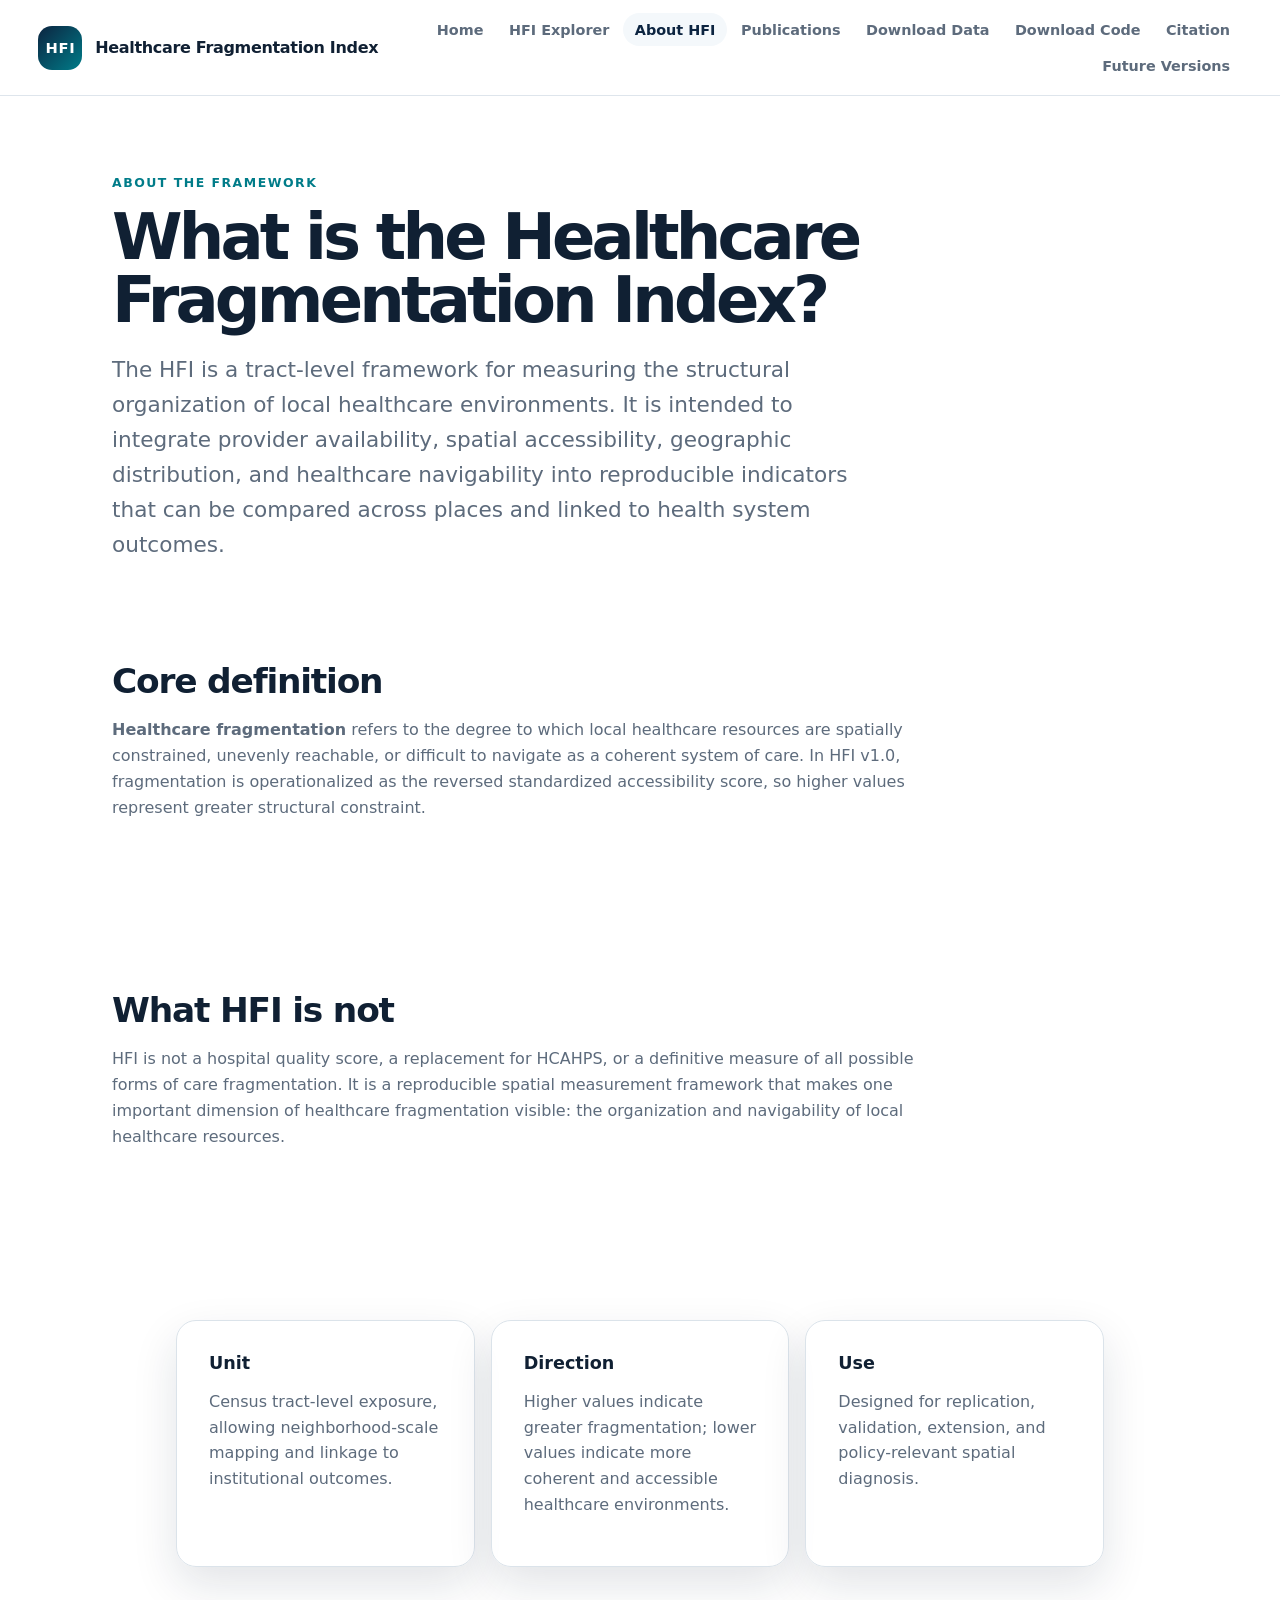
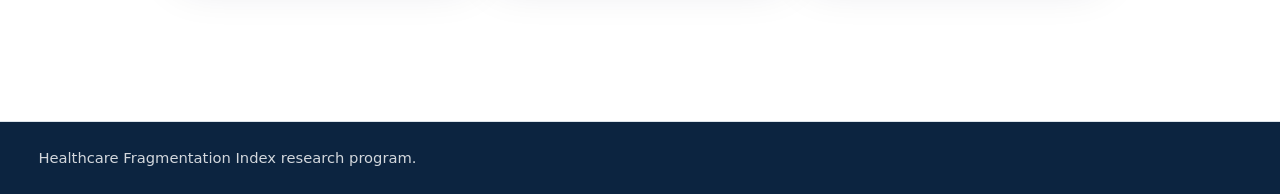
==== about.html @ 746b0808 "Add files via upload Initial HFI Explorer website" ====
<!doctype html>
<html lang="en">
<head>
  <meta charset="utf-8" />
  <meta name="viewport" content="width=device-width, initial-scale=1" />
  <title>About HFI | Healthcare Fragmentation Index</title>
  <link rel="stylesheet" href="assets/css/style.css" />
</head>
<body>
  <header class="site-header">
    <a class="brand" href="index.html"><span class="brand-mark">HFI</span><span class="brand-text">Healthcare Fragmentation Index</span></a>
    <button class="nav-toggle" aria-expanded="false" aria-controls="site-nav">Menu</button>
    <nav id="site-nav" class="site-nav"><a href="index.html">Home</a><a href="explorer.html">HFI Explorer</a><a href="about.html" class="active">About HFI</a><a href="publications.html">Publications</a><a href="data.html">Download Data</a><a href="code.html">Download Code</a><a href="citation.html">Citation</a><a href="future.html">Future Versions</a></nav>
  </header>
  <main class="content-page">
    <p class="eyebrow">About the framework</p>
    <h1>What is the Healthcare Fragmentation Index?</h1>
    <p class="lead">The HFI is a tract-level framework for measuring the structural organization of local healthcare environments. It is intended to integrate provider availability, spatial accessibility, geographic distribution, and healthcare navigability into reproducible indicators that can be compared across places and linked to health system outcomes.</p>

    <section class="section narrow">
      <h2>Core definition</h2>
      <p><strong>Healthcare fragmentation</strong> refers to the degree to which local healthcare resources are spatially constrained, unevenly reachable, or difficult to navigate as a coherent system of care. In HFI v1.0, fragmentation is operationalized as the reversed standardized accessibility score, so higher values represent greater structural constraint.</p>
    </section>

    <section class="section narrow">
      <h2>What HFI is not</h2>
      <p>HFI is not a hospital quality score, a replacement for HCAHPS, or a definitive measure of all possible forms of care fragmentation. It is a reproducible spatial measurement framework that makes one important dimension of healthcare fragmentation visible: the organization and navigability of local healthcare resources.</p>
    </section>

    <section class="section cards-3">
      <article><h3>Unit</h3><p>Census tract-level exposure, allowing neighborhood-scale mapping and linkage to institutional outcomes.</p></article>
      <article><h3>Direction</h3><p>Higher values indicate greater fragmentation; lower values indicate more coherent and accessible healthcare environments.</p></article>
      <article><h3>Use</h3><p>Designed for replication, validation, extension, and policy-relevant spatial diagnosis.</p></article>
    </section>
  </main>
  <footer class="site-footer"><p>Healthcare Fragmentation Index research program.</p></footer>
  <script src="assets/js/site.js"></script>
</body>
</html>
---- assets/css/style.css ----
:root {
  --ink: #102033;
  --muted: #5d6b7c;
  --line: #dbe3ea;
  --soft: #f4f8fb;
  --paper: #ffffff;
  --navy: #0c2440;
  --blue: #1e5b8f;
  --teal: #007c89;
  --amber: #b86e00;
  --red: #8f2d2d;
  --shadow: 0 18px 45px rgba(13, 35, 58, .12);
  --radius: 20px;
  font-family: Inter, ui-sans-serif, system-ui, -apple-system, BlinkMacSystemFont, "Segoe UI", sans-serif;
}
* { box-sizing: border-box; }
html { scroll-behavior: smooth; }
body { margin: 0; color: var(--ink); background: var(--paper); }
a { color: inherit; }
.site-header {
  position: sticky; top: 0; z-index: 1000; display: flex; align-items: center; justify-content: space-between; gap: 1rem;
  min-height: 72px; padding: .8rem clamp(1rem, 3vw, 2.4rem); border-bottom: 1px solid rgba(219,227,234,.9);
  background: rgba(255,255,255,.92); backdrop-filter: blur(16px);
}
.brand { display: flex; align-items: center; gap: .8rem; text-decoration: none; font-weight: 750; letter-spacing: -.02em; }
.brand-mark { display: grid; place-items: center; width: 44px; height: 44px; border-radius: 14px; background: linear-gradient(135deg, var(--navy), var(--teal)); color: #fff; font-size: .92rem; letter-spacing: .04em; }
.brand-text { font-size: 1rem; white-space: nowrap; }
.site-nav { display: flex; align-items: center; gap: .15rem; flex-wrap: wrap; justify-content: flex-end; }
.site-nav a { text-decoration: none; color: var(--muted); padding: .55rem .72rem; border-radius: 999px; font-size: .9rem; font-weight: 650; }
.site-nav a:hover, .site-nav a.active { background: var(--soft); color: var(--navy); }
.nav-toggle { display: none; border: 1px solid var(--line); background: #fff; padding: .55rem .8rem; border-radius: 999px; font-weight: 700; }
.hero { display: grid; grid-template-columns: minmax(0, 1.2fr) minmax(320px, .8fr); gap: clamp(2rem, 6vw, 5rem); padding: clamp(4rem, 8vw, 7rem) clamp(1rem, 5vw, 5rem); background: radial-gradient(circle at top right, rgba(0,124,137,.14), transparent 34%), linear-gradient(180deg, #fff 0%, #f7fbfd 100%); }
.eyebrow { color: var(--teal); text-transform: uppercase; letter-spacing: .12em; font-size: .78rem; font-weight: 800; margin: 0 0 .8rem; }
h1 { font-size: clamp(2.3rem, 6vw, 5rem); line-height: .98; letter-spacing: -.06em; margin: 0 0 1.2rem; }
h2 { font-size: clamp(1.45rem, 3vw, 2.15rem); letter-spacing: -.035em; margin: 0 0 .8rem; }
h3 { margin: 0 0 .5rem; font-size: 1.1rem; }
p { color: var(--muted); line-height: 1.62; }
.lead { font-size: clamp(1.08rem, 2vw, 1.35rem); max-width: 760px; }
.hero-actions { display: flex; gap: .8rem; flex-wrap: wrap; margin-top: 1.8rem; }
.button { display: inline-flex; align-items: center; justify-content: center; min-height: 44px; border-radius: 999px; padding: .75rem 1.05rem; text-decoration: none; border: 1px solid var(--line); font-weight: 750; cursor: pointer; }
.button.primary { background: var(--navy); color: #fff; border-color: var(--navy); box-shadow: var(--shadow); }
.button.secondary, .button.small { background: #fff; color: var(--navy); }
.button.small { min-height: 38px; padding: .55rem .85rem; font-size: .9rem; }
.hero-card, .cards-3 article, .muted-box, .citation-box { background: rgba(255,255,255,.88); border: 1px solid var(--line); border-radius: var(--radius); box-shadow: var(--shadow); padding: clamp(1.2rem, 3vw, 2rem); }
.card-kicker { display: inline-flex; background: #e9f6f7; color: var(--teal); border-radius: 999px; padding: .4rem .7rem; font-weight: 800; font-size: .82rem; }
.stat-grid { display: grid; grid-template-columns: repeat(2, 1fr); gap: .75rem; margin: 1.2rem 0; }
.stat-grid div, .metric-cards div { border: 1px solid var(--line); border-radius: 16px; padding: 1rem; background: #fff; }
.stat-grid strong, .metric-cards strong { display: block; font-size: 1.55rem; color: var(--navy); }
.stat-grid span, .metric-cards span { display: block; color: var(--muted); font-size: .86rem; }
.section { padding: clamp(2.5rem, 6vw, 5rem) clamp(1rem, 5vw, 5rem); }
.split { display: grid; grid-template-columns: minmax(0, .9fr) minmax(320px, 1.1fr); gap: 2rem; align-items: center; }
.concept-flow { display: grid; grid-template-columns: 1fr auto 1fr auto 1fr auto 1fr; gap: .6rem; align-items: center; }
.concept-flow div { min-height: 90px; display: grid; place-items: center; text-align: center; padding: 1rem; border-radius: 18px; color: #fff; font-weight: 800; background: linear-gradient(135deg, var(--navy), var(--blue)); }
.concept-flow span { color: var(--teal); font-weight: 900; }
.cards-3 { display: grid; grid-template-columns: repeat(3, 1fr); gap: 1rem; }
.callout { display: flex; justify-content: space-between; gap: 2rem; align-items: center; background: var(--soft); margin: 0 clamp(1rem, 5vw, 5rem) clamp(2rem, 5vw, 4rem); border-radius: 28px; }
.content-page { max-width: 1120px; margin: 0 auto; padding: clamp(3rem, 6vw, 5rem) clamp(1rem, 4vw, 2rem); }
.content-page h1 { font-size: clamp(2.3rem, 5vw, 4rem); }
.narrow { max-width: 820px; padding-left: 0; padding-right: 0; }
.clean-list { color: var(--muted); line-height: 1.8; }
.pub-status { color: var(--teal); font-weight: 800; text-transform: uppercase; letter-spacing: .1em; font-size: .78rem; }
pre { background: #0c1726; color: #f7fbfd; border-radius: 18px; padding: 1.2rem; overflow: auto; }
code { font-family: ui-monospace, SFMono-Regular, Menlo, Consolas, monospace; }
.citation-box { margin-bottom: 1rem; color: var(--ink); line-height: 1.7; }
.timeline { display: grid; gap: 1rem; margin-top: 2rem; }
.timeline article { border-left: 4px solid var(--teal); padding: 1.2rem 1.4rem; background: var(--soft); border-radius: 0 18px 18px 0; }
.timeline span { color: var(--teal); font-weight: 900; letter-spacing: .08em; }
.site-footer { border-top: 1px solid var(--line); padding: 1.5rem clamp(1rem, 4vw, 2.4rem); background: var(--navy); }
.site-footer p { color: rgba(255,255,255,.82); margin: 0; font-size: .92rem; }
.explorer-body { height: 100vh; height: 100dvh; overflow: hidden; }
.explorer-header { position: relative; z-index: 1200; }
.explorer-shell { position: fixed; top: var(--hfi-header-height, 72px); left: 0; right: 0; bottom: 0; display: grid; grid-template-columns: 380px minmax(0, 1fr); min-height: 0; background: #e8eef3; }
.explorer-panel { overflow: auto; border-right: 1px solid var(--line); background: linear-gradient(180deg, #fff 0%, #f8fbfd 100%); padding: 1.2rem; z-index: 500; min-height: 0; box-shadow: 8px 0 28px rgba(13, 35, 58, .06); }
.explorer-panel h1 { font-size: 2.1rem; }
.panel-section { border-bottom: 1px solid var(--line); padding: 1rem 0; }
.panel-section:first-child { padding-top: 0; }
.panel-section label { display: block; font-weight: 750; margin-bottom: .45rem; }
input[type="search"], select { width: 100%; border: 1px solid var(--line); border-radius: 14px; min-height: 44px; padding: .75rem; font: inherit; color: var(--ink); background: #fff; }
.two-col-controls { display: grid; grid-template-columns: 1fr 1fr; gap: .6rem; }
.two-col-controls label { border: 1px solid var(--line); padding: .75rem; border-radius: 14px; display: flex; align-items: center; gap: .5rem; }
.metric-cards { display: grid; grid-template-columns: 1fr; gap: .6rem; }
.data-status { border-radius: 16px; padding: .85rem; background: #fff8e9; color: #7a4a00; border: 1px solid #f2d9a5; font-weight: 700; }
.data-status.ready { background: #edf8f3; color: #0d6949; border-color: #bfe6d5; }
.data-status.error { background: #fff0f0; color: #8f2d2d; border-color: #f0c1c1; }
.map-wrap { min-width: 0; min-height: 0; position: relative; overflow: hidden; background: #e8eef3; width: 100%; height: 100%; }
.map-wrap #map, #map { position: relative; display: block; height: 100%; width: 100%; min-height: 0; background: #e8eef3; }
.leaflet-container { height: 100% !important; width: 100% !important; }
.leaflet-pane, .leaflet-tile, .leaflet-marker-icon, .leaflet-marker-shadow, .leaflet-tile-container, .leaflet-pane > svg, .leaflet-pane > canvas, .leaflet-zoom-box, .leaflet-image-layer, .leaflet-layer { position: absolute; }
.legend { display: grid; gap: .35rem; }
.legend-row { display: grid; grid-template-columns: 26px 1fr; gap: .55rem; align-items: center; font-size: .86rem; color: var(--muted); }
.legend-swatch { width: 26px; height: 18px; border-radius: 5px; border: 1px solid rgba(0,0,0,.08); }
.note { font-size: .86rem; }
.feature-info h2 { font-size: 1.2rem; }
.info-table { width: 100%; border-collapse: collapse; font-size: .9rem; }
.info-table th, .info-table td { border-bottom: 1px solid var(--line); padding: .45rem 0; text-align: left; vertical-align: top; }
.info-table th { color: var(--muted); font-weight: 750; width: 44%; }
.leaflet-popup-content { font: 14px/1.45 Inter, system-ui, sans-serif; color: var(--ink); }
.leaflet-control-layers { border: 1px solid var(--line)!important; box-shadow: var(--shadow)!important; border-radius: 14px!important; }
.map-toolbar { position: absolute; z-index: 900; top: 1rem; right: 1rem; display: flex; gap: .55rem; flex-wrap: wrap; }
.map-toolbar button { border: 1px solid rgba(16,32,51,.18); background: rgba(255,255,255,.94); color: var(--navy); border-radius: 999px; padding: .58rem .78rem; font-weight: 800; box-shadow: 0 10px 25px rgba(16,32,51,.12); cursor: pointer; }
.map-toolbar button:hover { background: #fff; transform: translateY(-1px); }
.legend-wrap h2, .feature-info h2, .method-card h2 { font-size: 1.02rem; letter-spacing: -.02em; }
.legend-gradient { height: 14px; border-radius: 999px; border: 1px solid rgba(16,32,51,.16); background: linear-gradient(90deg, #2c7bb6, #abd9e9, #ffffbf, #fdae61, #d7191c); margin: .55rem 0 .75rem; }
.method-card { background: #f4f9fb; margin-top: .25rem; border-radius: 16px; border: 1px solid #d7e8ee; padding: 1rem !important; }
.method-card p { margin-bottom: 0; }
.leaflet-interactive { outline: none; }
.leaflet-control-zoom a { color: var(--navy)!important; }

@media (max-width: 980px) {
  .nav-toggle { display: inline-flex; }
  .site-nav { position: absolute; display: none; top: 72px; right: 1rem; left: 1rem; background: #fff; border: 1px solid var(--line); border-radius: 20px; padding: .8rem; box-shadow: var(--shadow); }
  .site-nav.open { display: grid; grid-template-columns: 1fr 1fr; }
  .hero, .split, .cards-3 { grid-template-columns: 1fr; }
  .concept-flow { grid-template-columns: 1fr; }
  .concept-flow span { transform: rotate(90deg); justify-self: center; }
  .callout { flex-direction: column; align-items: flex-start; }
  .explorer-body { height: auto; overflow: auto; }
  .explorer-shell { position: relative; top: auto; left: auto; right: auto; bottom: auto; grid-template-columns: 1fr; min-height: 0; }
  .explorer-panel { border-right: 0; border-bottom: 1px solid var(--line); max-height: none; }
  .map-wrap { height: 68vh; min-height: 520px; }
  .map-wrap #map, #map { height: 100%; }
}
@media (max-width: 620px) {
  .brand-text { display: none; }
  .site-nav.open { grid-template-columns: 1fr; }
  .hero { padding-top: 3rem; }
  h1 { letter-spacing: -.045em; }
}
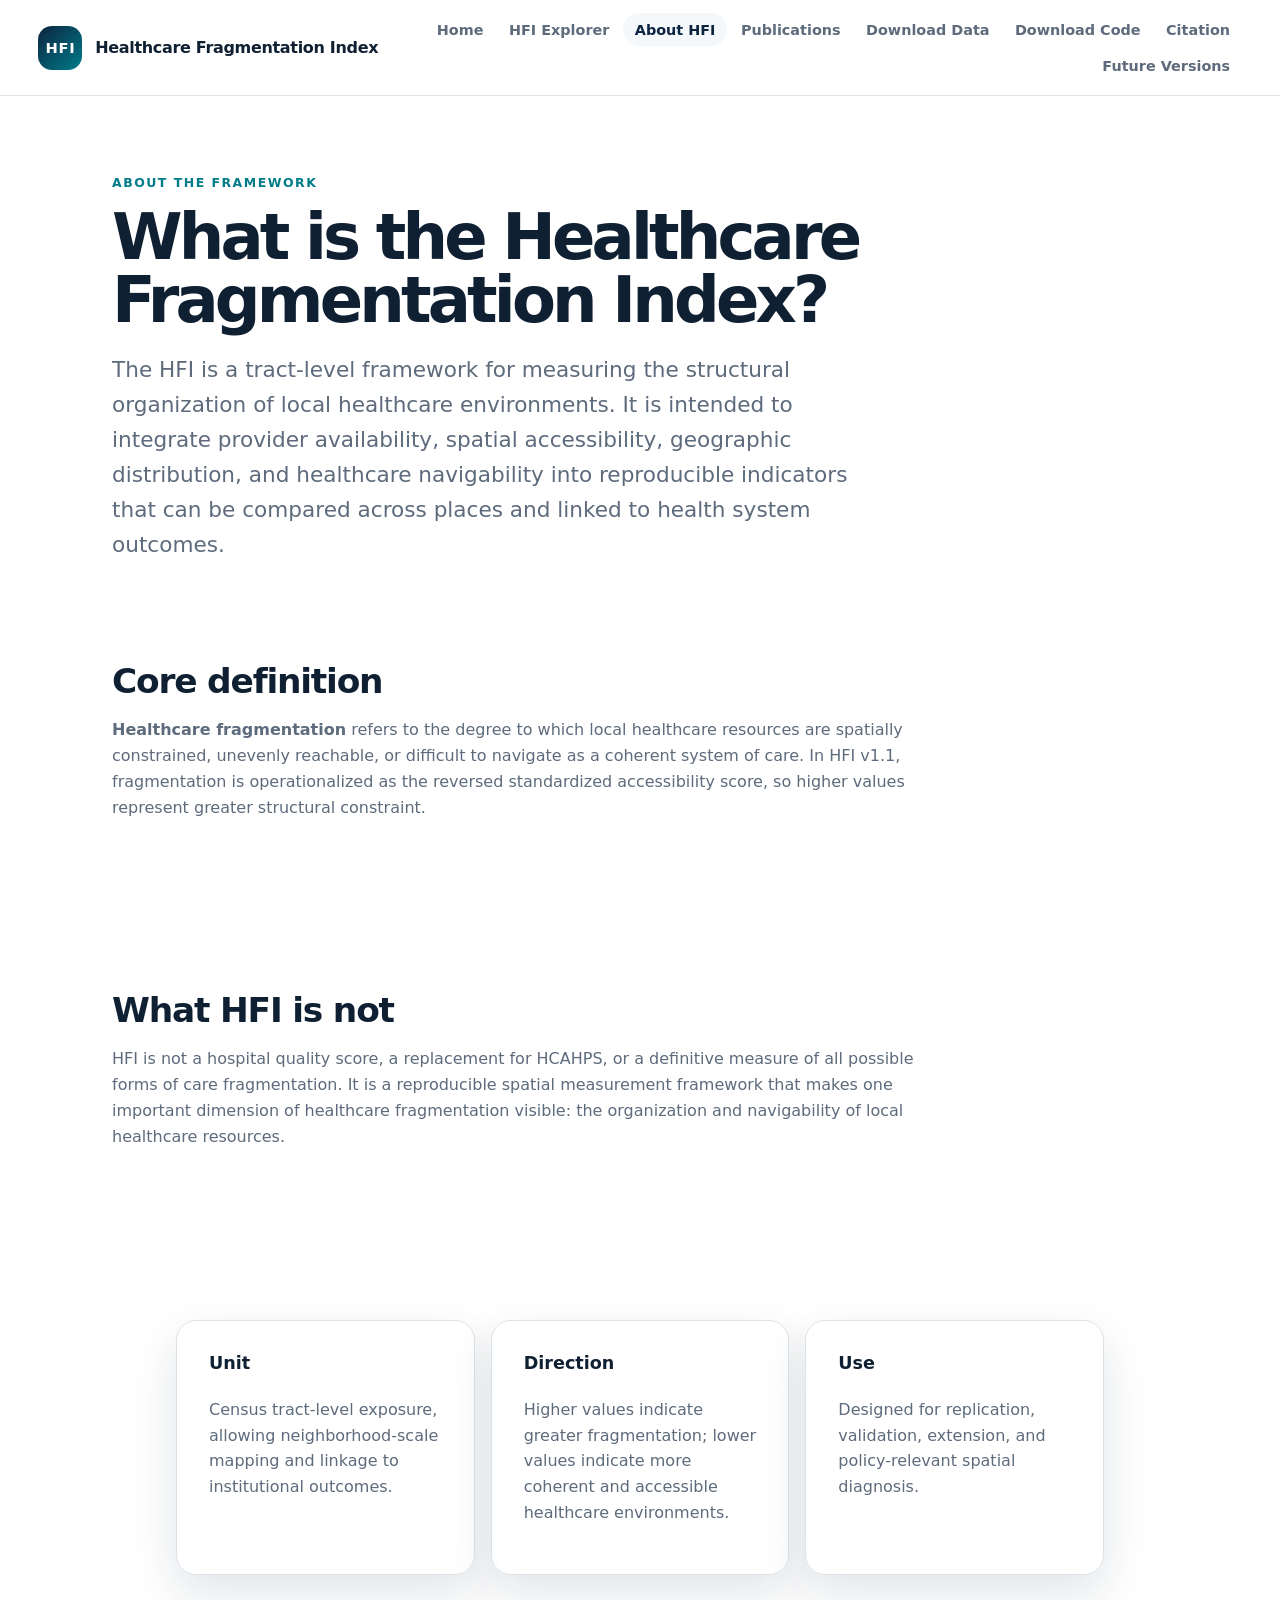
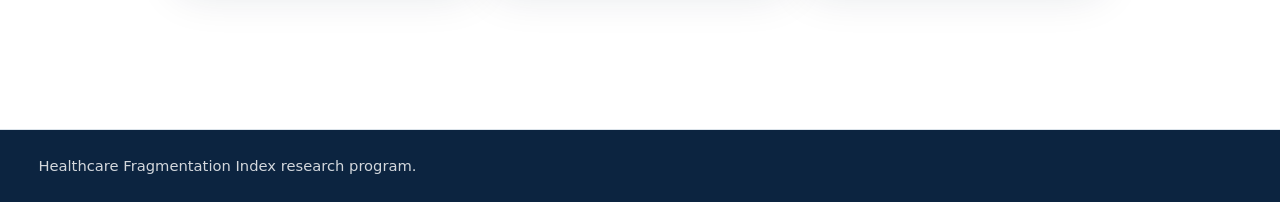
==== commit 3d64337e: "Add files via upload new materials for 33 hospitals" ====
--- a/about.html
+++ b/about.html
@@ -19,7 +19,7 @@
 
     <section class="section narrow">
       <h2>Core definition</h2>
-      <p><strong>Healthcare fragmentation</strong> refers to the degree to which local healthcare resources are spatially constrained, unevenly reachable, or difficult to navigate as a coherent system of care. In HFI v1.0, fragmentation is operationalized as the reversed standardized accessibility score, so higher values represent greater structural constraint.</p>
+      <p><strong>Healthcare fragmentation</strong> refers to the degree to which local healthcare resources are spatially constrained, unevenly reachable, or difficult to navigate as a coherent system of care. In HFI v1.1, fragmentation is operationalized as the reversed standardized accessibility score, so higher values represent greater structural constraint.</p>
     </section>
 
     <section class="section narrow">
--- a/assets/css/style.css
+++ b/assets/css/style.css
@@ -29,8 +29,9 @@
 .site-nav a { text-decoration: none; color: var(--muted); padding: .55rem .72rem; border-radius: 999px; font-size: .9rem; font-weight: 650; }
 .site-nav a:hover, .site-nav a.active { background: var(--soft); color: var(--navy); }
 .nav-toggle { display: none; border: 1px solid var(--line); background: #fff; padding: .55rem .8rem; border-radius: 999px; font-weight: 700; }
-.hero { display: grid; grid-template-columns: minmax(0, 1.2fr) minmax(320px, .8fr); gap: clamp(2rem, 6vw, 5rem); padding: clamp(4rem, 8vw, 7rem) clamp(1rem, 5vw, 5rem); background: radial-gradient(circle at top right, rgba(0,124,137,.14), transparent 34%), linear-gradient(180deg, #fff 0%, #f7fbfd 100%); }
+.hero { display: grid; grid-template-columns: minmax(0, 1.2fr) minmax(320px, .8fr); gap: clamp(2rem, 6vw, 5rem); padding: clamp(4rem, 8vw, 7rem) clamp(1rem, 5vw, 5rem); background: linear-gradient(135deg, #fff 0%, #f7fbfd 58%, #edf7f8 100%); }
 .eyebrow { color: var(--teal); text-transform: uppercase; letter-spacing: .12em; font-size: .78rem; font-weight: 800; margin: 0 0 .8rem; }
+.release-badge { display: inline-flex; align-items: center; min-height: 34px; border: 1px solid #cfe5eb; border-radius: 999px; background: #f3fbfc; color: var(--teal); padding: .38rem .7rem; font-size: .82rem; font-weight: 850; margin-bottom: 1rem; }
 h1 { font-size: clamp(2.3rem, 6vw, 5rem); line-height: .98; letter-spacing: -.06em; margin: 0 0 1.2rem; }
 h2 { font-size: clamp(1.45rem, 3vw, 2.15rem); letter-spacing: -.035em; margin: 0 0 .8rem; }
 h3 { margin: 0 0 .5rem; font-size: 1.1rem; }
@@ -43,16 +44,31 @@
 .button.small { min-height: 38px; padding: .55rem .85rem; font-size: .9rem; }
 .hero-card, .cards-3 article, .muted-box, .citation-box { background: rgba(255,255,255,.88); border: 1px solid var(--line); border-radius: var(--radius); box-shadow: var(--shadow); padding: clamp(1.2rem, 3vw, 2rem); }
 .card-kicker { display: inline-flex; background: #e9f6f7; color: var(--teal); border-radius: 999px; padding: .4rem .7rem; font-weight: 800; font-size: .82rem; }
+.mini-map-preview { position: relative; margin: 1rem 0 1.15rem; border: 1px solid #d8e6ec; border-radius: 18px; overflow: hidden; background: linear-gradient(135deg, #f9fcfd, #eaf3f6); }
+.mini-map-preview svg { display: block; width: 100%; height: auto; min-height: 132px; }
+.mini-map-preview .mini-grid { stroke: rgba(16,32,51,.06); stroke-width: 1; }
+.mini-map-preview .mini-tract-dot { opacity: .78; }
+.mini-map-preview .mini-hospital-dot { fill: var(--navy); stroke: #fff; stroke-width: 3; filter: drop-shadow(0 5px 10px rgba(16,32,51,.28)); }
+.mini-map-preview .mini-caption { fill: var(--muted); font-size: 12px; font-weight: 800; letter-spacing: .08em; text-transform: uppercase; }
 .stat-grid { display: grid; grid-template-columns: repeat(2, 1fr); gap: .75rem; margin: 1.2rem 0; }
 .stat-grid div, .metric-cards div { border: 1px solid var(--line); border-radius: 16px; padding: 1rem; background: #fff; }
 .stat-grid strong, .metric-cards strong { display: block; font-size: 1.55rem; color: var(--navy); }
 .stat-grid span, .metric-cards span { display: block; color: var(--muted); font-size: .86rem; }
 .section { padding: clamp(2.5rem, 6vw, 5rem) clamp(1rem, 5vw, 5rem); }
+.section-heading { max-width: 760px; margin-bottom: 1.5rem; }
 .split { display: grid; grid-template-columns: minmax(0, .9fr) minmax(320px, 1.1fr); gap: 2rem; align-items: center; }
 .concept-flow { display: grid; grid-template-columns: 1fr auto 1fr auto 1fr auto 1fr; gap: .6rem; align-items: center; }
 .concept-flow div { min-height: 90px; display: grid; place-items: center; text-align: center; padding: 1rem; border-radius: 18px; color: #fff; font-weight: 800; background: linear-gradient(135deg, var(--navy), var(--blue)); }
 .concept-flow span { color: var(--teal); font-weight: 900; }
+.measure-section { background: #fff; }
+.measure-strip { display: grid; grid-template-columns: repeat(4, 1fr); border: 1px solid var(--line); border-radius: 20px; overflow: hidden; background: #fff; box-shadow: 0 14px 35px rgba(13,35,58,.08); }
+.measure-strip article { min-height: 190px; padding: 1.25rem; border-right: 1px solid var(--line); }
+.measure-strip article:last-child { border-right: 0; }
+.measure-strip span { display: inline-flex; margin-bottom: 1.3rem; color: var(--teal); font-weight: 900; letter-spacing: .08em; font-size: .82rem; }
 .cards-3 { display: grid; grid-template-columns: repeat(3, 1fr); gap: 1rem; }
+.cards-3 article { display: flex; flex-direction: column; align-items: flex-start; }
+.cards-3 article .button { margin-top: auto; }
+.use-hfi { background: linear-gradient(180deg, #f7fbfd 0%, #fff 100%); }
 .callout { display: flex; justify-content: space-between; gap: 2rem; align-items: center; background: var(--soft); margin: 0 clamp(1rem, 5vw, 5rem) clamp(2rem, 5vw, 4rem); border-radius: 28px; }
 .content-page { max-width: 1120px; margin: 0 auto; padding: clamp(3rem, 6vw, 5rem) clamp(1rem, 4vw, 2rem); }
 .content-page h1 { font-size: clamp(2.3rem, 5vw, 4rem); }
@@ -69,16 +85,31 @@
 .site-footer p { color: rgba(255,255,255,.82); margin: 0; font-size: .92rem; }
 .explorer-body { height: 100vh; height: 100dvh; overflow: hidden; }
 .explorer-header { position: relative; z-index: 1200; }
-.explorer-shell { position: fixed; top: var(--hfi-header-height, 72px); left: 0; right: 0; bottom: 0; display: grid; grid-template-columns: 380px minmax(0, 1fr); min-height: 0; background: #e8eef3; }
-.explorer-panel { overflow: auto; border-right: 1px solid var(--line); background: linear-gradient(180deg, #fff 0%, #f8fbfd 100%); padding: 1.2rem; z-index: 500; min-height: 0; box-shadow: 8px 0 28px rgba(13, 35, 58, .06); }
-.explorer-panel h1 { font-size: 2.1rem; }
+.explorer-shell { position: fixed; top: var(--hfi-header-height, 72px); left: 0; right: 0; bottom: 0; display: grid; grid-template-columns: 400px minmax(0, 1fr); min-height: 0; background: #e8eef3; }
+.explorer-panel { overflow: auto; border-right: 1px solid var(--line); background: linear-gradient(180deg, #fff 0%, #f8fbfd 100%); padding: 1rem; z-index: 500; min-height: 0; box-shadow: 8px 0 28px rgba(13, 35, 58, .06); }
+.explorer-panel h1 { font-size: 2rem; margin-bottom: .6rem; }
+.explorer-intro p:last-child { margin-bottom: 0; }
 .panel-section { border-bottom: 1px solid var(--line); padding: 1rem 0; }
 .panel-section:first-child { padding-top: 0; }
 .panel-section label { display: block; font-weight: 750; margin-bottom: .45rem; }
 input[type="search"], select { width: 100%; border: 1px solid var(--line); border-radius: 14px; min-height: 44px; padding: .75rem; font: inherit; color: var(--ink); background: #fff; }
+.explorer-summary { display: grid; grid-template-columns: 1fr 1fr; gap: .6rem; margin: .85rem 0 .25rem; }
+.explorer-summary div { border: 1px solid #d7e8ee; border-radius: 14px; padding: .75rem .8rem; background: #fff; box-shadow: 0 8px 18px rgba(13,35,58,.05); }
+.explorer-summary div:first-child { grid-column: span 2; background: #f3fbfc; }
+.explorer-summary strong { display: block; color: var(--navy); font-size: 1.35rem; line-height: 1; }
+.explorer-summary span { display: block; color: var(--muted); font-size: .82rem; margin-top: .2rem; }
+.search-section input { margin-bottom: .65rem; }
+.search-actions { display: flex; justify-content: flex-end; gap: .5rem; }
+.search-actions button { min-height: 38px; border: 1px solid var(--line); border-radius: 999px; padding: .55rem .75rem; background: #fff; color: var(--navy); font-weight: 800; cursor: pointer; }
+.search-actions button:hover { transform: translateY(-1px); box-shadow: 0 8px 20px rgba(16,32,51,.1); }
 .two-col-controls { display: grid; grid-template-columns: 1fr 1fr; gap: .6rem; }
-.two-col-controls label { border: 1px solid var(--line); padding: .75rem; border-radius: 14px; display: flex; align-items: center; gap: .5rem; }
+.two-col-controls label { border: 1px solid var(--line); padding: .75rem; border-radius: 14px; display: flex; align-items: center; gap: .6rem; background: #fff; }
+.control-card input { width: 18px; height: 18px; accent-color: var(--teal); flex: 0 0 auto; }
+.control-card span { display: grid; gap: .05rem; }
+.control-card strong { color: var(--navy); font-size: .92rem; }
+.control-card small { color: var(--muted); font-size: .75rem; font-weight: 700; }
 .metric-cards { display: grid; grid-template-columns: 1fr; gap: .6rem; }
+.compact-metrics { display: none; }
 .data-status { border-radius: 16px; padding: .85rem; background: #fff8e9; color: #7a4a00; border: 1px solid #f2d9a5; font-weight: 700; }
 .data-status.ready { background: #edf8f3; color: #0d6949; border-color: #bfe6d5; }
 .data-status.error { background: #fff0f0; color: #8f2d2d; border-color: #f0c1c1; }
@@ -86,15 +117,21 @@
 .map-wrap #map, #map { position: relative; display: block; height: 100%; width: 100%; min-height: 0; background: #e8eef3; }
 .leaflet-container { height: 100% !important; width: 100% !important; }
 .leaflet-pane, .leaflet-tile, .leaflet-marker-icon, .leaflet-marker-shadow, .leaflet-tile-container, .leaflet-pane > svg, .leaflet-pane > canvas, .leaflet-zoom-box, .leaflet-image-layer, .leaflet-layer { position: absolute; }
-.legend { display: grid; gap: .35rem; }
-.legend-row { display: grid; grid-template-columns: 26px 1fr; gap: .55rem; align-items: center; font-size: .86rem; color: var(--muted); }
+.legend { display: grid; gap: .4rem; }
+.legend-row { display: grid; grid-template-columns: 26px 1fr; gap: .55rem; align-items: center; font-size: .84rem; color: var(--muted); }
 .legend-swatch { width: 26px; height: 18px; border-radius: 5px; border: 1px solid rgba(0,0,0,.08); }
 .note { font-size: .86rem; }
-.feature-info h2 { font-size: 1.2rem; }
+.feature-info { background: #fff; border: 1px solid var(--line); border-radius: 16px; padding: 1rem !important; margin: 1rem 0; box-shadow: 0 8px 18px rgba(13,35,58,.05); }
+.feature-info.has-selection { border-color: #9ed6df; box-shadow: 0 12px 24px rgba(0,124,137,.12); }
+.feature-info h2 { font-size: 1.05rem; margin-bottom: .25rem; }
+.feature-kicker { display: inline-flex; color: var(--teal); text-transform: uppercase; letter-spacing: .1em; font-size: .72rem; font-weight: 900; margin-bottom: .35rem; }
 .info-table { width: 100%; border-collapse: collapse; font-size: .9rem; }
 .info-table th, .info-table td { border-bottom: 1px solid var(--line); padding: .45rem 0; text-align: left; vertical-align: top; }
 .info-table th { color: var(--muted); font-weight: 750; width: 44%; }
 .leaflet-popup-content { font: 14px/1.45 Inter, system-ui, sans-serif; color: var(--ink); }
+.popup-card { min-width: 210px; }
+.popup-card strong { display: block; color: var(--navy); font-size: 1rem; margin-bottom: .35rem; }
+.popup-card span { display: block; color: var(--muted); margin-top: .12rem; }
 .leaflet-control-layers { border: 1px solid var(--line)!important; box-shadow: var(--shadow)!important; border-radius: 14px!important; }
 .map-toolbar { position: absolute; z-index: 900; top: 1rem; right: 1rem; display: flex; gap: .55rem; flex-wrap: wrap; }
 .map-toolbar button { border: 1px solid rgba(16,32,51,.18); background: rgba(255,255,255,.94); color: var(--navy); border-radius: 999px; padding: .58rem .78rem; font-weight: 800; box-shadow: 0 10px 25px rgba(16,32,51,.12); cursor: pointer; }
@@ -103,14 +140,18 @@
 .legend-gradient { height: 14px; border-radius: 999px; border: 1px solid rgba(16,32,51,.16); background: linear-gradient(90deg, #2c7bb6, #abd9e9, #ffffbf, #fdae61, #d7191c); margin: .55rem 0 .75rem; }
 .method-card { background: #f4f9fb; margin-top: .25rem; border-radius: 16px; border: 1px solid #d7e8ee; padding: 1rem !important; }
 .method-card p { margin-bottom: 0; }
-.leaflet-interactive { outline: none; }
+.leaflet-interactive { outline: none; cursor: pointer; }
+.leaflet-container { cursor: grab; }
+.leaflet-container:active { cursor: grabbing; }
 .leaflet-control-zoom a { color: var(--navy)!important; }
 
 @media (max-width: 980px) {
   .nav-toggle { display: inline-flex; }
   .site-nav { position: absolute; display: none; top: 72px; right: 1rem; left: 1rem; background: #fff; border: 1px solid var(--line); border-radius: 20px; padding: .8rem; box-shadow: var(--shadow); }
   .site-nav.open { display: grid; grid-template-columns: 1fr 1fr; }
-  .hero, .split, .cards-3 { grid-template-columns: 1fr; }
+  .hero, .split, .cards-3, .measure-strip { grid-template-columns: 1fr; }
+  .measure-strip article { border-right: 0; border-bottom: 1px solid var(--line); min-height: auto; }
+  .measure-strip article:last-child { border-bottom: 0; }
   .concept-flow { grid-template-columns: 1fr; }
   .concept-flow span { transform: rotate(90deg); justify-self: center; }
   .callout { flex-direction: column; align-items: flex-start; }
@@ -123,6 +164,13 @@
 @media (max-width: 620px) {
   .brand-text { display: none; }
   .site-nav.open { grid-template-columns: 1fr; }
-  .hero { padding-top: 3rem; }
-  h1 { letter-spacing: -.045em; }
+  .hero { padding: 2rem 1rem 2.5rem; gap: 1.4rem; }
+  h1 { font-size: 2.45rem; letter-spacing: -.045em; }
+  .lead { font-size: 1.02rem; }
+  .hero-actions { margin-top: 1.2rem; }
+  .hero-actions .button { width: 100%; }
+  .hero-card { padding: 1rem; }
+  .mini-map-preview svg { min-height: 112px; }
 }
+
+.leaflet-interactive:hover { filter: saturate(1.08); }
